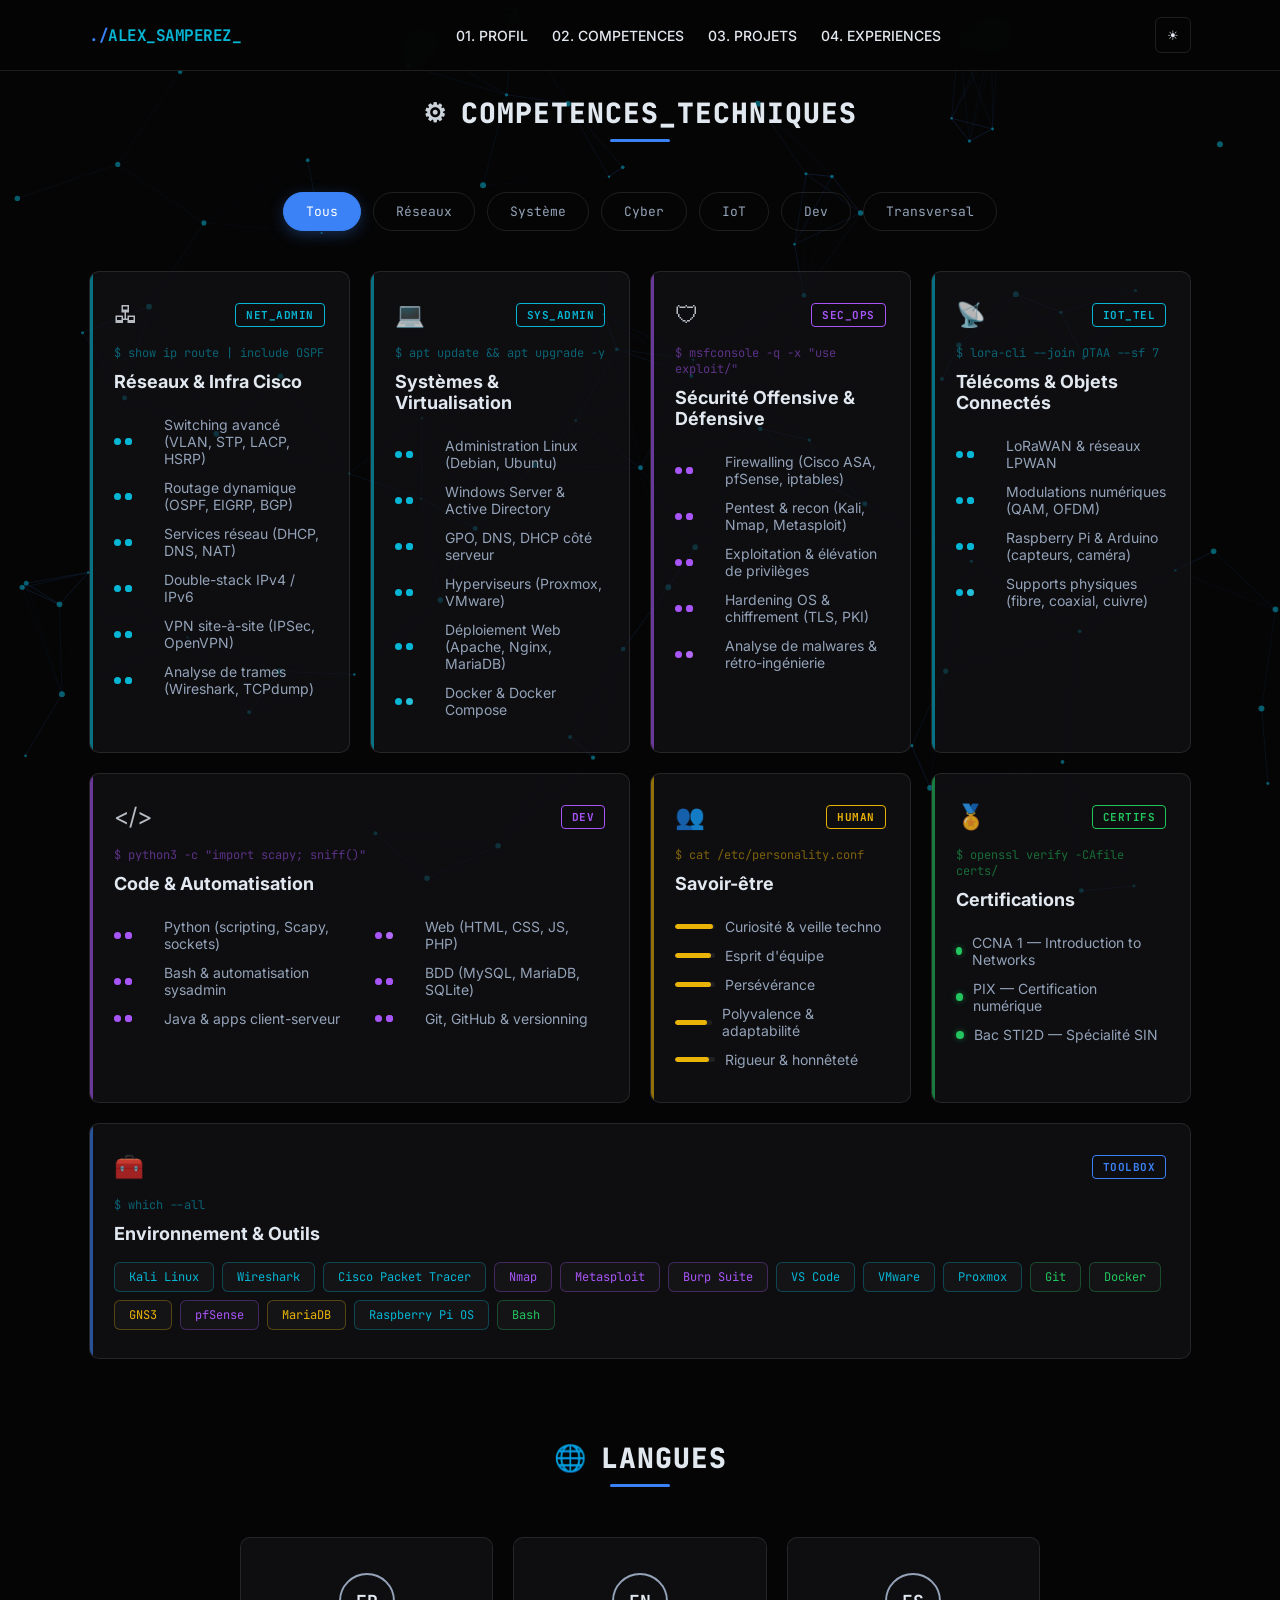
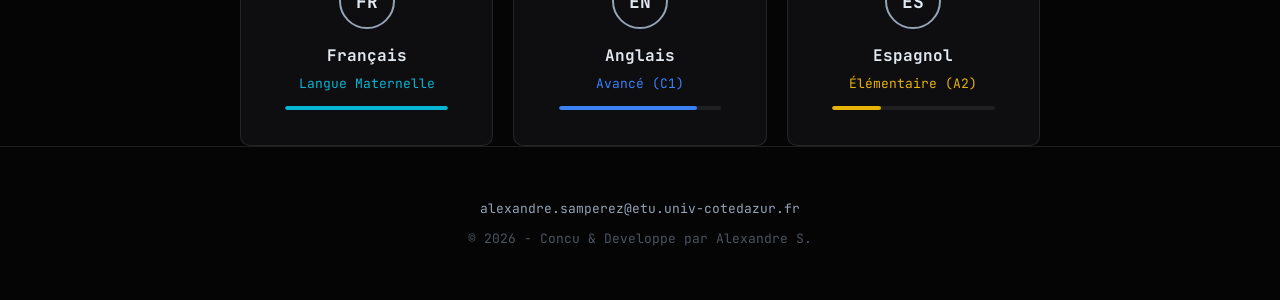
==== competences.html @ a5b14597 "Refonte page compétences + corrections projets - Redesign compétences en cartes bento avec filtres, " ====
<!DOCTYPE html>
<html lang="fr" data-theme="dark">
<head>
  <meta charset="utf-8" />
  <meta name="viewport" content="width=device-width,initial-scale=1" />
  <title>Competences – Alexandre SAMPEREZ</title>
  <link href="https://fonts.googleapis.com/css2?family=JetBrains+Mono:wght@400;700&family=Inter:wght@400;600;800&display=swap" rel="stylesheet">
  <link rel="icon" type="image/png" href="favicon.png">
  <link rel="stylesheet" href="style.css">
</head>
<body>
  <canvas id="network-canvas"></canvas>

  <header>
    <div class="container nav">
      <div class="brand">
        <span style="color:var(--pri)">./</span>ALEX_SAMPEREZ<span class="cursor">_</span>
      </div>
      <nav class="navlinks">
        <a href="index.html">01. PROFIL</a>
        <a href="competences.html">02. COMPETENCES</a>
        <a href="projects.html">03. PROJETS</a>
        <a href="experiences.html">04. EXPERIENCES</a>
      </nav>
      <div class="header-actions">
        <button id="themeToggle" class="btn-icon" title="Changer le theme">☀</button>
      </div>
    </div>
  </header>

  <main>
    <section id="skills" class="container">

      <h2 class="section-heading reveal">
        <span class="heading-icon">&#x2699;</span>
        COMPETENCES_TECHNIQUES
      </h2>
      <div class="heading-line"></div>

      <!-- FILTER BAR -->
      <div class="sk-filter-bar reveal">
        <button class="sk-pill active" onclick="filterSkills('all')">Tous</button>
        <button class="sk-pill" onclick="filterSkills('net')">Réseaux</button>
        <button class="sk-pill" onclick="filterSkills('sys')">Système</button>
        <button class="sk-pill" onclick="filterSkills('cyber')">Cyber</button>
        <button class="sk-pill" onclick="filterSkills('iot')">IoT</button>
        <button class="sk-pill" onclick="filterSkills('dev')">Dev</button>
        <button class="sk-pill" onclick="filterSkills('soft')">Transversal</button>
      </div>

      <!-- SKILLS GRID -->
      <div class="sk-grid reveal">

        <!-- Réseaux & Infra -->
        <div class="sk-card" data-cat="net" data-accent="var(--accent)">
          <div class="sk-card-header">
            <span class="sk-card-icon">&#x1F5A7;</span>
            <span class="sk-badge" style="color:var(--accent); border-color:var(--accent);">NET_ADMIN</span>
          </div>
          <div class="sk-terminal-line">$ show ip route | include OSPF</div>
          <h3 class="sk-card-title">Réseaux & Infra Cisco</h3>
          <ul class="sk-list">
            <li><span class="sk-dots" data-level="4"></span> Switching avancé (VLAN, STP, LACP, HSRP)</li>
            <li><span class="sk-dots" data-level="4"></span> Routage dynamique (OSPF, EIGRP, BGP)</li>
            <li><span class="sk-dots" data-level="4"></span> Services réseau (DHCP, DNS, NAT)</li>
            <li><span class="sk-dots" data-level="3"></span> Double-stack IPv4 / IPv6</li>
            <li><span class="sk-dots" data-level="3"></span> VPN site-à-site (IPSec, OpenVPN)</li>
            <li><span class="sk-dots" data-level="4"></span> Analyse de trames (Wireshark, TCPdump)</li>
          </ul>
        </div>

        <!-- Système & Virtualisation -->
        <div class="sk-card" data-cat="sys" data-accent="var(--accent)">
          <div class="sk-card-header">
            <span class="sk-card-icon">&#x1F4BB;</span>
            <span class="sk-badge" style="color:var(--accent); border-color:var(--accent);">SYS_ADMIN</span>
          </div>
          <div class="sk-terminal-line">$ apt update && apt upgrade -y</div>
          <h3 class="sk-card-title">Systèmes & Virtualisation</h3>
          <ul class="sk-list">
            <li><span class="sk-dots" data-level="4"></span> Administration Linux (Debian, Ubuntu)</li>
            <li><span class="sk-dots" data-level="3"></span> Windows Server & Active Directory</li>
            <li><span class="sk-dots" data-level="3"></span> GPO, DNS, DHCP côté serveur</li>
            <li><span class="sk-dots" data-level="3"></span> Hyperviseurs (Proxmox, VMware)</li>
            <li><span class="sk-dots" data-level="3"></span> Déploiement Web (Apache, Nginx, MariaDB)</li>
            <li><span class="sk-dots" data-level="2"></span> Docker & Docker Compose</li>
          </ul>
        </div>

        <!-- Cybersécurité -->
        <div class="sk-card" data-cat="cyber" data-accent="#a855f7">
          <div class="sk-card-header">
            <span class="sk-card-icon">&#x1F6E1;</span>
            <span class="sk-badge" style="color:#a855f7; border-color:#a855f7;">SEC_OPS</span>
          </div>
          <div class="sk-terminal-line" style="color:#a855f7;">$ msfconsole -q -x "use exploit/"</div>
          <h3 class="sk-card-title">Sécurité Offensive & Défensive</h3>
          <ul class="sk-list">
            <li><span class="sk-dots" data-level="4"></span> Firewalling (Cisco ASA, pfSense, iptables)</li>
            <li><span class="sk-dots" data-level="3"></span> Pentest & recon (Kali, Nmap, Metasploit)</li>
            <li><span class="sk-dots" data-level="3"></span> Exploitation & élévation de privilèges</li>
            <li><span class="sk-dots" data-level="3"></span> Hardening OS & chiffrement (TLS, PKI)</li>
            <li><span class="sk-dots" data-level="2"></span> Analyse de malwares & rétro-ingénierie</li>
          </ul>
        </div>

        <!-- Télécoms & IoT -->
        <div class="sk-card" data-cat="iot" data-accent="var(--accent)">
          <div class="sk-card-header">
            <span class="sk-card-icon">&#x1F4E1;</span>
            <span class="sk-badge" style="color:var(--accent); border-color:var(--accent);">IOT_TEL</span>
          </div>
          <div class="sk-terminal-line">$ lora-cli --join OTAA --sf 7</div>
          <h3 class="sk-card-title">Télécoms & Objets Connectés</h3>
          <ul class="sk-list">
            <li><span class="sk-dots" data-level="3"></span> LoRaWAN & réseaux LPWAN</li>
            <li><span class="sk-dots" data-level="3"></span> Modulations numériques (QAM, OFDM)</li>
            <li><span class="sk-dots" data-level="3"></span> Raspberry Pi & Arduino (capteurs, caméra)</li>
            <li><span class="sk-dots" data-level="2"></span> Supports physiques (fibre, coaxial, cuivre)</li>
          </ul>
        </div>

        <!-- Dev & Scripting -->
        <div class="sk-card sk-wide" data-cat="dev" data-accent="#a855f7">
          <div class="sk-card-header">
            <span class="sk-card-icon">&lt;/&gt;</span>
            <span class="sk-badge" style="color:#a855f7; border-color:#a855f7;">DEV</span>
          </div>
          <div class="sk-terminal-line" style="color:#a855f7;">$ python3 -c "import scapy; sniff()"</div>
          <h3 class="sk-card-title">Code & Automatisation</h3>
          <div class="sk-split">
            <ul class="sk-list">
              <li><span class="sk-dots" data-level="4"></span> Python (scripting, Scapy, sockets)</li>
              <li><span class="sk-dots" data-level="3"></span> Bash & automatisation sysadmin</li>
              <li><span class="sk-dots" data-level="3"></span> Java & apps client-serveur</li>
            </ul>
            <ul class="sk-list">
              <li><span class="sk-dots" data-level="2"></span> Web (HTML, CSS, JS, PHP)</li>
              <li><span class="sk-dots" data-level="3"></span> BDD (MySQL, MariaDB, SQLite)</li>
              <li><span class="sk-dots" data-level="3"></span> Git, GitHub & versionning</li>
            </ul>
          </div>
        </div>

        <!-- Savoir-être -->
        <div class="sk-card" data-cat="soft" data-accent="#eab308">
          <div class="sk-card-header">
            <span class="sk-card-icon">&#x1F465;</span>
            <span class="sk-badge" style="color:#eab308; border-color:#eab308;">HUMAN</span>
          </div>
          <div class="sk-terminal-line" style="color:#eab308;">$ cat /etc/personality.conf</div>
          <h3 class="sk-card-title">Savoir-être</h3>
          <ul class="sk-list">
            <li><span class="sk-bar" style="--bar-w:95%; --bar-color:#eab308;"></span> Curiosité & veille techno</li>
            <li><span class="sk-bar" style="--bar-w:90%; --bar-color:#eab308;"></span> Esprit d'équipe</li>
            <li><span class="sk-bar" style="--bar-w:90%; --bar-color:#eab308;"></span> Persévérance</li>
            <li><span class="sk-bar" style="--bar-w:85%; --bar-color:#eab308;"></span> Polyvalence & adaptabilité</li>
            <li><span class="sk-bar" style="--bar-w:85%; --bar-color:#eab308;"></span> Rigueur & honnêteté</li>
          </ul>
        </div>

        <!-- Certifications -->
        <div class="sk-card" data-cat="soft" data-accent="#22c55e">
          <div class="sk-card-header">
            <span class="sk-card-icon">&#x1F3C5;</span>
            <span class="sk-badge" style="color:#22c55e; border-color:#22c55e;">CERTIFS</span>
          </div>
          <div class="sk-terminal-line" style="color:#22c55e;">$ openssl verify -CAfile certs/</div>
          <h3 class="sk-card-title">Certifications</h3>
          <ul class="sk-list sk-list-certs">
            <li><span class="sk-cert-status ok"></span> CCNA 1 — Introduction to Networks</li>
            <li><span class="sk-cert-status ok"></span> PIX — Certification numérique</li>
            <li><span class="sk-cert-status ok"></span> Bac STI2D — Spécialité SIN</li>
          </ul>
        </div>

        <!-- Toolbox -->
        <div class="sk-card sk-toolbox sk-wide" data-cat="all" data-accent="var(--pri)">
          <div class="sk-card-header">
            <span class="sk-card-icon">&#x1F9F0;</span>
            <span class="sk-badge" style="color:var(--pri); border-color:var(--pri);">TOOLBOX</span>
          </div>
          <div class="sk-terminal-line">$ which --all</div>
          <h3 class="sk-card-title">Environnement & Outils</h3>
          <div class="sk-chips">
            <span class="sk-chip sk-chip--cyan">Kali Linux</span>
            <span class="sk-chip sk-chip--cyan">Wireshark</span>
            <span class="sk-chip sk-chip--cyan">Cisco Packet Tracer</span>
            <span class="sk-chip sk-chip--purple">Nmap</span>
            <span class="sk-chip sk-chip--purple">Metasploit</span>
            <span class="sk-chip sk-chip--purple">Burp Suite</span>
            <span class="sk-chip sk-chip--cyan">VS Code</span>
            <span class="sk-chip sk-chip--cyan">VMware</span>
            <span class="sk-chip sk-chip--cyan">Proxmox</span>
            <span class="sk-chip sk-chip--green">Git</span>
            <span class="sk-chip sk-chip--green">Docker</span>
            <span class="sk-chip sk-chip--yellow">GNS3</span>
            <span class="sk-chip sk-chip--purple">pfSense</span>
            <span class="sk-chip sk-chip--yellow">MariaDB</span>
            <span class="sk-chip sk-chip--cyan">Raspberry Pi OS</span>
            <span class="sk-chip sk-chip--green">Bash</span>
          </div>
        </div>

      </div>

      <!-- LANGUES -->
      <h2 class="section-heading reveal" style="margin-top:80px;">
        <span class="heading-icon">&#x1F310;</span>
        LANGUES
      </h2>
      <div class="heading-line"></div>

      <div class="lang-grid reveal">
        <div class="lang-card">
          <div class="lang-circle">FR</div>
          <h4 class="lang-name">Français</h4>
          <span class="lang-level" style="color:var(--accent)">Langue Maternelle</span>
          <div class="lang-bar-track"><div class="lang-bar-fill" style="--lang-w:100%; --lang-color:var(--accent);"></div></div>
        </div>
        <div class="lang-card">
          <div class="lang-circle">EN</div>
          <h4 class="lang-name">Anglais</h4>
          <span class="lang-level" style="color:var(--pri)">Avancé (C1)</span>
          <div class="lang-bar-track"><div class="lang-bar-fill" style="--lang-w:85%; --lang-color:var(--pri);"></div></div>
        </div>
        <div class="lang-card">
          <div class="lang-circle">ES</div>
          <h4 class="lang-name">Espagnol</h4>
          <span class="lang-level" style="color:#eab308">Élémentaire (A2)</span>
          <div class="lang-bar-track"><div class="lang-bar-fill" style="--lang-w:30%; --lang-color:#eab308;"></div></div>
        </div>
      </div>

    </section>
  </main>

  <footer>
    <div class="container">
      <p>alexandre.samperez@etu.univ-cotedazur.fr</p>
      <p style="opacity:0.5; margin-top:10px">&copy; <span id="year"></span> - Concu & Developpe par Alexandre S.</p>
    </div>
  </footer>

  <script src="script.js"></script>
</body>
</html>
---- style.css ----
/* --- VARIABLES (Gestion Thème Sombre par défaut) --- */
:root {
  --bg: #050505;
  --text: #e2e8f0;
  --muted: #94a3b8;
  --card-bg: rgba(20, 20, 25, 0.6);
  --card-border: rgba(255, 255, 255, 0.1);
  --pri: #3b82f6;       /* Bleu Roi */
  --accent: #06b6d4;    /* Cyan */
  --code: #10b981;      /* Vert Terminal */
  --terminal-bg: rgba(10, 10, 15, 0.95);
  --font-main: 'Inter', sans-serif;
  --font-mono: 'JetBrains Mono', monospace;
  --particle-color: rgba(6, 182, 212, 0.5); /* Cyan particules */
  --line-color: rgba(59, 130, 246, 0.2);
}

/* --- MODE CLAIR (Override) --- */
[data-theme="light"] {
  --bg: #f0f4f8;        /* Blanc grisuté tech */
  --text: #1e293b;      /* Gris très foncé */
  --muted: #64748b;
  --card-bg: rgba(255, 255, 255, 0.85);
  --card-border: #cbd5e1; /* Gris clair */
  --pri: #2563eb;       /* Bleu plus vif */
  --accent: #0891b2;    /* Cyan plus foncé */
  --code: #059669;
  --terminal-bg: #1e293b; /* Le terminal reste sombre pour le style */
  --particle-color: rgba(37, 99, 235, 0.3); /* Bleu particules */
  --line-color: rgba(37, 99, 235, 0.15);
}

*{box-sizing:border-box}
html{scroll-behavior:smooth}

body{
  margin:0;
  background:var(--bg);
  color:var(--text);
  font-family:var(--font-main);
  overflow-x: hidden;
  transition: background 0.3s, color 0.3s;
}

/* BACKGROUND ANIMATION CANVAS */
#network-canvas {
  position: fixed; top: 0; left: 0; width: 100%; height: 100%;
  z-index: -1; opacity: 1; pointer-events: none; transition: opacity 0.3s;
}

a{color:inherit;text-decoration:none;transition:0.3s}
.container{max-width:1150px;margin:0 auto;padding:0 24px; position:relative; z-index:2;}

/* --- NAVIGATION --- */
header{
  position:sticky;top:0;z-index:100;
  background:rgba(var(--bg), 0.8);
  background-color: var(--bg);
  backdrop-filter:blur(12px);
  border-bottom:1px solid var(--card-border);
  transition: background-color 0.3s;
}
[data-theme="light"] header { background: rgba(240, 244, 248, 0.85); }
[data-theme="dark"] header { background: rgba(5, 5, 5, 0.85); }

.nav{display:flex;align-items:center;justify-content:space-between;height:70px}
.brand{font-family:var(--font-mono); font-weight:700; color:var(--accent); letter-spacing:-0.5px;}
.navlinks{display:none;gap:24px;font-size:14px;font-weight:500}
@media (min-width:768px){.navlinks{display:flex}}
.navlinks a:hover{color:var(--accent);}

/* Boutons Header */
.header-actions { display:flex; gap:10px; align-items:center; }
.btn-icon {
  background:transparent; border:1px solid var(--card-border); color:var(--text);
  width:36px; height:36px; border-radius:6px; cursor:pointer; display:grid; place-items:center;
  transition:0.3s;
}
.btn-icon:hover { border-color:var(--accent); color:var(--accent); background:rgba(255,255,255,0.05); }

/* --- HERO SECTION --- */
.hero{
  min-height:90vh;
  display:flex; flex-direction:column; justify-content:center;
  padding-top:80px;
}
@media (min-width:900px){ 
  .hero-grid { display:grid; grid-template-columns:1.2fr 1fr; gap:60px; align-items:center; } 
}

.hero-text h1{
  font-size:clamp(40px, 6vw, 64px);
  line-height:1.1; font-weight:800; margin:0 0 20px 0; letter-spacing:-2px;
}

/* GLITCH EFFECT */
.glitch { position: relative; }
.glitch::before, .glitch::after {
  content: attr(data-text); position: absolute; top: 0; left: 0; width: 100%; height: 100%;
  background: var(--bg);
}
.glitch::before {
  left: 2px; text-shadow: -1px 0 #ff00c1; clip: rect(44px, 450px, 56px, 0);
  animation: glitch-anim 5s infinite linear alternate-reverse;
}
.glitch::after {
  left: -2px; text-shadow: -1px 0 #00fff9; clip: rect(44px, 450px, 56px, 0);
  animation: glitch-anim2 5s infinite linear alternate-reverse;
}
@keyframes glitch-anim {
  0% { clip: rect(31px, 9999px, 94px, 0); }
  5% { clip: rect(70px, 9999px, 11px, 0); }
  100% { clip: rect(48px, 9999px, 80px, 0); }
}
@keyframes glitch-anim2 {
  0% { clip: rect(65px, 9999px, 100px, 0); }
  5% { clip: rect(10px, 9999px, 30px, 0); }
  100% { clip: rect(10px, 9999px, 98px, 0); }
}

.subtitle{
  font-size:20px; color:var(--accent); margin-bottom:20px; font-family:var(--font-mono);
  display:flex; align-items:center; gap:10px;
}
.subtitle::before { content:">"; color:var(--code); }

.desc{ color:var(--muted); line-height:1.6; max-width:500px; margin-bottom:30px; font-size:16px;}

/* TERMINAL WINDOW STYLE */
.terminal{
  background:var(--terminal-bg);
  border:1px solid var(--card-border);
  border-radius:8px;
  box-shadow: 0 20px 50px rgba(0,0,0,0.2);
  font-family:var(--font-mono); font-size:13px;
  overflow:hidden;
  width:100%;
  color: #e2e8f0;
}
.terminal-header{
  background:rgba(255,255,255,0.05); padding:10px 15px; display:flex; gap:6px;
  border-bottom:1px solid rgba(255,255,255,0.1);
}
.dot{width:10px; height:10px; border-radius:50%;}
.red{background:#ef4444} .yellow{background:#eab308} .green{background:#22c55e}
.terminal-body{ padding:20px; color: #94a3b8; height:300px; overflow-y:auto;}
.cmd{ color: #e2e8f0; }
.out{ color: var(--code); margin-bottom:10px; display:block;}
.cursor{ animation: blink 1s infinite; font-weight:bold; color:var(--accent);}
@keyframes blink{ 50%{opacity:0} }

/* BUTTONS */
.cta-group{ display:flex; gap:16px; margin-top:30px; }
.btn{
  padding:14px 28px; border-radius:4px; font-weight:600; cursor:pointer;
  display:inline-flex; align-items:center; gap:10px; transition:0.3s;
  text-transform:uppercase; font-size:14px; letter-spacing:0.5px;
}
.btn-pri{
  background:var(--pri); color:white; border:1px solid var(--pri);
  box-shadow:0 4px 20px rgba(59, 130, 246, 0.3);
}
.btn-pri:hover{ box-shadow:0 6px 25px rgba(59, 130, 246, 0.5); transform:translateY(-2px); }
.btn-sec{
  background:transparent; border:1px solid var(--card-border); color:var(--text);
}
.btn-sec:hover{ border-color:var(--text); background:rgba(125,125,125,0.1); }

/* --- SECTIONS COMMON --- */
section{padding:100px 0;}
h2{ font-size:32px; margin-bottom:40px; display:flex; align-items:center; gap:12px; color:var(--text);}
h2::before{ content:"#"; color:var(--pri); font-family:var(--font-mono); }

/* --- PROJECTS --- */
.filter-bar{ margin-bottom:40px; display:flex; gap:12px; flex-wrap:wrap; }
.filter-pill{
  background:transparent; border:1px solid var(--card-border);
  padding:8px 16px; border-radius:50px; cursor:pointer; font-size:13px; color:var(--muted); transition:0.3s;
}
.filter-pill:hover, .filter-pill.active{ background:var(--pri); color:white; border-color:var(--pri); }

.project-grid{ display:grid; grid-template-columns:repeat(auto-fill, minmax(300px, 1fr)); gap:24px; }
.project-card{
  background:var(--card-bg); border:1px solid var(--card-border);
  border-radius:8px; overflow:hidden; display:flex; flex-direction:column;
  transition:0.3s; position:relative;
}
.project-card::before{
  content:""; position:absolute; top:0; left:0; width:100%; height:2px;
  background:linear-gradient(90deg, var(--pri), var(--accent));
  transform:scaleX(0); transform-origin:left; transition:0.4s;
}
.project-card:hover::before{ transform:scaleX(1); }
.project-card:hover{ transform:translateY(-5px); box-shadow:0 10px 30px -10px rgba(0,0,0,0.1); }

.p-body{ padding:24px; flex-grow:1; display:flex; flex-direction:column; }
.p-head{ display:flex; justify-content:space-between; align-items:start; margin-bottom:12px; }
.p-title{ font-size:18px; font-weight:700; margin:0; color:var(--text); }
.p-folder{ font-family:var(--font-mono); font-size:12px; color:var(--accent); }
.p-desc{ font-size:14px; color:var(--muted); margin-bottom:20px; flex-grow:1; }
.p-tags{ display:flex; flex-wrap:wrap; gap:8px; margin-top:auto; }
.tag{ font-size:11px; font-family:var(--font-mono); padding:4px 8px; background:rgba(125,125,125,0.1); border-radius:4px; color:var(--text); }

.p-link{
  display:block; text-align:center; padding:12px; font-size:13px; font-weight:600; color:var(--text);
  border-top:1px solid var(--card-border); background:rgba(125,125,125,0.05);
}
.p-link:hover{ background:rgba(125,125,125,0.1); color:var(--accent); }

/* --- FOOTER --- */
footer{ border-top:1px solid var(--card-border); padding:40px 0; text-align:center; color:var(--muted); font-size:13px; font-family:var(--font-mono); }

/* ANIMATIONS */
.reveal{ opacity:0; transform:translateY(20px); transition:0.6s ease-out; }
.reveal.active{ opacity:1; transform:translateY(0); }

/* =========================================
   --- SECTION HEADINGS ---
   ========================================= */
.section-heading {
  font-size: 28px;
  font-weight: 800;
  text-align: center;
  display: flex;
  align-items: center;
  justify-content: center;
  gap: 14px;
  margin-bottom: 8px;
  font-family: var(--font-mono);
  letter-spacing: 1px;
}
.section-heading::before { display: none; }
.heading-icon { font-size: 26px; opacity: 0.9; }
.heading-line {
  width: 60px; height: 3px; margin: 0 auto 50px;
  background: var(--pri);
  border-radius: 4px;
}

/* =========================================
   --- SKILL FILTER BAR ---
   ========================================= */
.sk-filter-bar {
  display: flex;
  justify-content: center;
  gap: 12px;
  flex-wrap: wrap;
  margin-bottom: 40px;
}
.sk-pill {
  background: transparent;
  border: 1px solid var(--card-border);
  padding: 10px 22px;
  border-radius: 50px;
  cursor: pointer;
  font-size: 13px;
  font-family: var(--font-mono);
  color: var(--muted);
  transition: all 0.3s;
}
.sk-pill:hover { color: var(--text); border-color: var(--accent); }
.sk-pill.active {
  background: var(--pri);
  color: white;
  border-color: var(--pri);
  box-shadow: 0 4px 15px rgba(59, 130, 246, 0.3);
}

/* =========================================
   --- SKILL CARDS GRID ---
   ========================================= */
.sk-grid {
  display: grid;
  grid-template-columns: repeat(auto-fill, minmax(260px, 1fr));
  gap: 20px;
}
@media (min-width: 1100px) {
  .sk-grid { grid-template-columns: repeat(4, 1fr); }
  .sk-card.sk-wide { grid-column: span 2; }
  .sk-card.sk-toolbox { grid-column: 1 / -1; }
}

/* Split layout for wide cards */
.sk-split {
  display: grid;
  grid-template-columns: 1fr 1fr;
  gap: 10px 30px;
}

/* Toolbox chips */
.sk-chips {
  display: flex;
  flex-wrap: wrap;
  gap: 8px;
  margin-top: 4px;
}
.sk-chip {
  font-family: var(--font-mono);
  font-size: 12px;
  padding: 6px 14px;
  border-radius: 6px;
  border: 1px solid rgba(255,255,255,0.1);
  background: rgba(255,255,255,0.03);
  color: var(--muted);
  transition: all 0.3s;
  cursor: default;
}
.sk-chip:hover { transform: translateY(-2px); }
.sk-chip--cyan { border-color: rgba(6,182,212,0.3); color: var(--accent); }
.sk-chip--cyan:hover { background: rgba(6,182,212,0.1); box-shadow: 0 4px 12px rgba(6,182,212,0.15); }
.sk-chip--purple { border-color: rgba(168,85,247,0.3); color: #a855f7; }
.sk-chip--purple:hover { background: rgba(168,85,247,0.1); box-shadow: 0 4px 12px rgba(168,85,247,0.15); }
.sk-chip--green { border-color: rgba(34,197,94,0.3); color: #22c55e; }
.sk-chip--green:hover { background: rgba(34,197,94,0.1); box-shadow: 0 4px 12px rgba(34,197,94,0.15); }
.sk-chip--yellow { border-color: rgba(234,179,8,0.3); color: #eab308; }
.sk-chip--yellow:hover { background: rgba(234,179,8,0.1); box-shadow: 0 4px 12px rgba(234,179,8,0.15); }

/* Toolbox card blue left border */
.sk-toolbox::before { background: var(--pri) !important; }

.sk-card {
  background: var(--card-bg);
  border: 1px solid var(--card-border);
  border-radius: 10px;
  padding: 28px 24px;
  position: relative;
  overflow: hidden;
  transition: all 0.4s cubic-bezier(0.25, 0.8, 0.25, 1);
}

/* Colored left border - uses data-accent */
.sk-card::before {
  content: '';
  position: absolute;
  top: 0; left: 0;
  width: 3px; height: 100%;
  background: var(--accent);
  opacity: 0.6;
  transition: opacity 0.3s, width 0.3s;
}
.sk-card[data-accent="#a855f7"]::before { background: #a855f7; }
.sk-card[data-accent="#eab308"]::before { background: #eab308; }

/* Hover glow */
.sk-card:hover {
  transform: translateY(-4px);
  border-color: rgba(6, 182, 212, 0.3);
  box-shadow: 0 8px 30px -10px rgba(6, 182, 212, 0.15);
}
.sk-card[data-accent="#a855f7"]:hover {
  border-color: rgba(168, 85, 247, 0.3);
  box-shadow: 0 8px 30px -10px rgba(168, 85, 247, 0.15);
}
.sk-card[data-accent="#eab308"]:hover {
  border-color: rgba(234, 179, 8, 0.3);
  box-shadow: 0 8px 30px -10px rgba(234, 179, 8, 0.15);
}
.sk-card:hover::before { opacity: 1; width: 4px; }

/* Scan line on hover */
.sk-card::after {
  content: '';
  position: absolute;
  top: -100%; left: 0;
  width: 100%; height: 100%;
  background: linear-gradient(180deg, transparent 40%, rgba(6, 182, 212, 0.03) 50%, transparent 60%);
  transition: top 0s;
  pointer-events: none;
}
.sk-card:hover::after {
  animation: scanline 1.5s ease-out forwards;
}
@keyframes scanline {
  0% { top: -100%; }
  100% { top: 200%; }
}

/* Hide cards when filtered out */
.sk-card.hidden {
  display: none;
}

/* Card header */
.sk-card-header {
  display: flex;
  justify-content: space-between;
  align-items: center;
  margin-bottom: 16px;
}
.sk-card-icon {
  font-size: 24px;
  opacity: 0.8;
}
.sk-badge {
  font-family: var(--font-mono);
  font-size: 11px;
  font-weight: 700;
  padding: 4px 10px;
  border: 1px solid;
  border-radius: 4px;
  letter-spacing: 0.5px;
}

/* Card title */
.sk-card-title {
  font-size: 18px;
  font-weight: 700;
  margin: 0 0 18px 0;
  color: var(--text);
}

/* Skill list */
.sk-list {
  list-style: none;
  padding: 0;
  margin: 0;
}
.sk-list li {
  font-size: 14px;
  color: var(--muted);
  padding: 6px 0;
  display: flex;
  align-items: center;
  gap: 10px;
  transition: color 0.3s;
}
.sk-card:hover .sk-list li { color: var(--text); }

/* Terminal command line per card */
.sk-terminal-line {
  font-family: var(--font-mono);
  font-size: 12px;
  color: var(--accent);
  opacity: 0.5;
  margin-bottom: 10px;
  transition: opacity 0.3s;
}
.sk-card:hover .sk-terminal-line { opacity: 0.9; }

/* Level dots indicator (data-level 1-4) */
.sk-dots {
  display: inline-flex;
  gap: 4px;
  min-width: 40px;
}
.sk-dots::before,
.sk-dots::after {
  content: '';
  width: 7px; height: 7px;
  border-radius: 50%;
  background: rgba(255,255,255,0.12);
  display: inline-block;
}
.sk-dots::before {
  box-shadow:
    0 0 0 0 rgba(255,255,255,0.12),
    11px 0 0 0 rgba(255,255,255,0.12);
}
.sk-dots::after {
  box-shadow:
    0 0 0 0 rgba(255,255,255,0.12);
}
/* We use a JS-free approach: color dots via attribute selectors */
.sk-dots[data-level="1"]::before { background: var(--accent); box-shadow: 11px 0 0 0 rgba(255,255,255,0.12); }
.sk-dots[data-level="1"]::after { background: rgba(255,255,255,0.12); box-shadow: 0 0 0 0 rgba(255,255,255,0.12); }

.sk-dots[data-level="2"]::before { background: var(--accent); box-shadow: 11px 0 0 0 var(--accent); }
.sk-dots[data-level="2"]::after { background: rgba(255,255,255,0.12); box-shadow: 0 0 0 0 rgba(255,255,255,0.12); }

.sk-dots[data-level="3"]::before { background: var(--accent); box-shadow: 11px 0 0 0 var(--accent); }
.sk-dots[data-level="3"]::after { background: var(--accent); box-shadow: 0 0 0 0 rgba(255,255,255,0.12); }

.sk-dots[data-level="4"]::before { background: var(--accent); box-shadow: 11px 0 0 0 var(--accent); }
.sk-dots[data-level="4"]::after { background: var(--accent); box-shadow: 0 0 0 0 var(--accent); }

[data-accent="#a855f7"] .sk-dots[data-level="1"]::before,
[data-accent="#a855f7"] .sk-dots[data-level="2"]::before,
[data-accent="#a855f7"] .sk-dots[data-level="3"]::before,
[data-accent="#a855f7"] .sk-dots[data-level="4"]::before { background: #a855f7; }
[data-accent="#a855f7"] .sk-dots[data-level="2"]::before { box-shadow: 11px 0 0 0 #a855f7; }
[data-accent="#a855f7"] .sk-dots[data-level="3"]::before { box-shadow: 11px 0 0 0 #a855f7; }
[data-accent="#a855f7"] .sk-dots[data-level="3"]::after { background: #a855f7; }
[data-accent="#a855f7"] .sk-dots[data-level="4"]::before { box-shadow: 11px 0 0 0 #a855f7; }
[data-accent="#a855f7"] .sk-dots[data-level="4"]::after { background: #a855f7; box-shadow: 0 0 0 0 #a855f7; }

/* Mini progress bar for soft skills */
.sk-bar {
  display: inline-block;
  width: 40px; height: 5px;
  background: rgba(255,255,255,0.08);
  border-radius: 3px;
  position: relative;
  overflow: hidden;
  vertical-align: middle;
}
.sk-bar::after {
  content: '';
  position: absolute;
  top: 0; left: 0;
  height: 100%;
  width: var(--bar-w, 50%);
  background: var(--bar-color, var(--accent));
  border-radius: 3px;
  transition: width 1s ease;
}

/* Cert status indicator */
.sk-cert-status {
  display: inline-block;
  width: 8px; height: 8px;
  border-radius: 50%;
  vertical-align: middle;
}
.sk-cert-status.ok {
  background: #22c55e;
  box-shadow: 0 0 6px rgba(34, 197, 94, 0.5);
}

/* Green accent for certifs card */
.sk-card[data-accent="#22c55e"]::before { background: #22c55e; }
.sk-card[data-accent="#22c55e"]:hover {
  border-color: rgba(34, 197, 94, 0.3);
  box-shadow: 0 8px 30px -10px rgba(34, 197, 94, 0.15);
}

/* =========================================
   --- LANGUES GRID ---
   ========================================= */
.lang-grid {
  display: grid;
  grid-template-columns: repeat(auto-fill, minmax(220px, 1fr));
  gap: 20px;
  max-width: 800px;
  margin: 0 auto;
}

.lang-card {
  background: var(--card-bg);
  border: 1px solid var(--card-border);
  border-radius: 10px;
  padding: 35px 24px;
  text-align: center;
  transition: all 0.3s;
}
.lang-card:hover {
  transform: translateY(-4px);
  border-color: rgba(6, 182, 212, 0.3);
  box-shadow: 0 8px 25px -10px rgba(6, 182, 212, 0.15);
}

.lang-circle {
  width: 56px; height: 56px;
  border-radius: 50%;
  border: 2px solid var(--muted);
  display: flex;
  align-items: center;
  justify-content: center;
  margin: 0 auto 16px;
  font-family: var(--font-mono);
  font-size: 18px;
  font-weight: 700;
  color: var(--text);
  transition: border-color 0.3s;
}
.lang-card:hover .lang-circle { border-color: var(--accent); }

.lang-name {
  margin: 0 0 6px 0;
  font-size: 16px;
  font-weight: 700;
  color: var(--text);
  font-family: var(--font-mono);
}
.lang-level {
  font-size: 13px;
  font-family: var(--font-mono);
}

.lang-bar-track {
  width: 80%;
  height: 4px;
  background: rgba(255,255,255,0.08);
  border-radius: 3px;
  margin: 14px auto 0;
  overflow: hidden;
}
.lang-bar-fill {
  height: 100%;
  width: var(--lang-w, 50%);
  background: var(--lang-color, var(--accent));
  border-radius: 3px;
  transition: width 1.2s ease;
}


/* =========================================
   --- DESIGN EXPÉRIENCES (TECH TIMELINE) --- 
   ========================================= */
.tech-timeline {
  position: relative;
  max-width: 850px;
  margin: 0 auto;
  padding-left: 40px;
}

.tech-timeline::before {
  content: '';
  position: absolute;
  top: 0; left: 10px;
  width: 2px; height: 100%;
  background: linear-gradient(to bottom, var(--pri), rgba(59, 130, 246, 0.1));
}

.tech-xp-card {
  position: relative;
  background: var(--card-bg);
  border: 1px solid var(--card-border);
  border-radius: 8px;
  padding: 30px;
  margin-bottom: 40px;
  transition: all 0.4s ease;
  box-shadow: 0 4px 15px rgba(0,0,0,0.1);
}

.tech-xp-card::before {
  content: '';
  position: absolute;
  top: 35px; left: -36px;
  width: 14px; height: 14px;
  background: var(--bg);
  border: 2px solid var(--accent);
  border-radius: 50%;
  transition: 0.4s;
}

.tech-xp-card:hover {
  border-color: var(--accent);
  transform: translateX(10px);
  box-shadow: 0 10px 30px -10px rgba(6, 182, 212, 0.2);
}

.tech-xp-card:hover::before {
  background: var(--accent);
  box-shadow: 0 0 15px var(--accent);
}

.xp-header {
  display: flex;
  flex-wrap: wrap;
  justify-content: space-between;
  align-items: flex-start;
  margin-bottom: 20px;
  gap: 15px;
}

.xp-date-badge {
  background: rgba(6, 182, 212, 0.1);
  color: var(--accent);
  padding: 6px 14px;
  border-radius: 4px;
  font-family: var(--font-mono);
  font-size: 13px;
  border: 1px solid rgba(6, 182, 212, 0.2);
  display: inline-block;
}

.xp-title-wrapper h3 {
  margin: 0 0 8px 0;
  color: var(--text);
  font-size: 22px;
}

.xp-company {
  color: var(--pri);
  font-weight: 600;
  font-size: 15px;
  display: flex;
  align-items: center;
  gap: 8px;
  font-family: var(--font-mono);
}
.xp-company::before { content: '@'; opacity: 0.5; }

.xp-desc {
  color: var(--muted);
  line-height: 1.6;
  font-size: 15px;
  margin-bottom: 25px;
}

.xp-soft-skills {
  display: flex;
  flex-wrap: wrap;
  gap: 10px;
  border-top: 1px dashed rgba(255, 255, 255, 0.1);
  padding-top: 20px;
}
[data-theme="light"] .xp-soft-skills { border-top-color: rgba(0,0,0,0.1); }

.xp-skill-tag {
  font-size: 12px;
  color: var(--muted);
  background: rgba(125, 125, 125, 0.05);
  padding: 4px 10px;
  border-radius: 4px;
  border: 1px solid var(--card-border);
  transition: 0.3s;
}
.tech-xp-card:hover .xp-skill-tag {
  border-color: rgba(6, 182, 212, 0.3);

  
  color: var(--text);
}

/* =========================================
   --- DESIGN PROFIL (À PROPOS) --- 
   ========================================= */
.about-grid {
  display: grid;
  grid-template-columns: 1fr;
  gap: 40px;
  align-items: center;
}
@media (min-width: 900px) {
  .about-grid { grid-template-columns: 1.5fr 1fr; }
}

.about-text p {
  color: var(--muted);
  font-size: 16px;
  line-height: 1.8;
  margin-bottom: 20px;
}

.about-text p strong {
  color: var(--text);
  font-weight: 600;
}

.id-card {
  background: rgba(10, 10, 15, 0.5);
  border: 1px solid var(--card-border);
  border-radius: 12px;
  padding: 30px;
  position: relative;
  overflow: hidden;
}

.id-card::before {
  content: '';
  position: absolute;
  top: 0; left: 0; width: 4px; height: 100%;
  background: var(--pri);
}

.id-item {
  margin-bottom: 20px;
  padding-bottom: 15px;
  border-bottom: 1px dashed rgba(255, 255, 255, 0.1);
}
[data-theme="light"] .id-item { border-bottom-color: rgba(0,0,0,0.1); }
.id-item:last-child { margin-bottom: 0; padding-bottom: 0; border-bottom: none; }

.id-label {
  display: block;
  font-family: var(--font-mono);
  font-size: 12px;
  color: var(--accent);
  margin-bottom: 5px;
  text-transform: uppercase;
}

.id-value {
  display: block;
  font-size: 15px;
  color: var(--text);
  font-weight: 600;
}
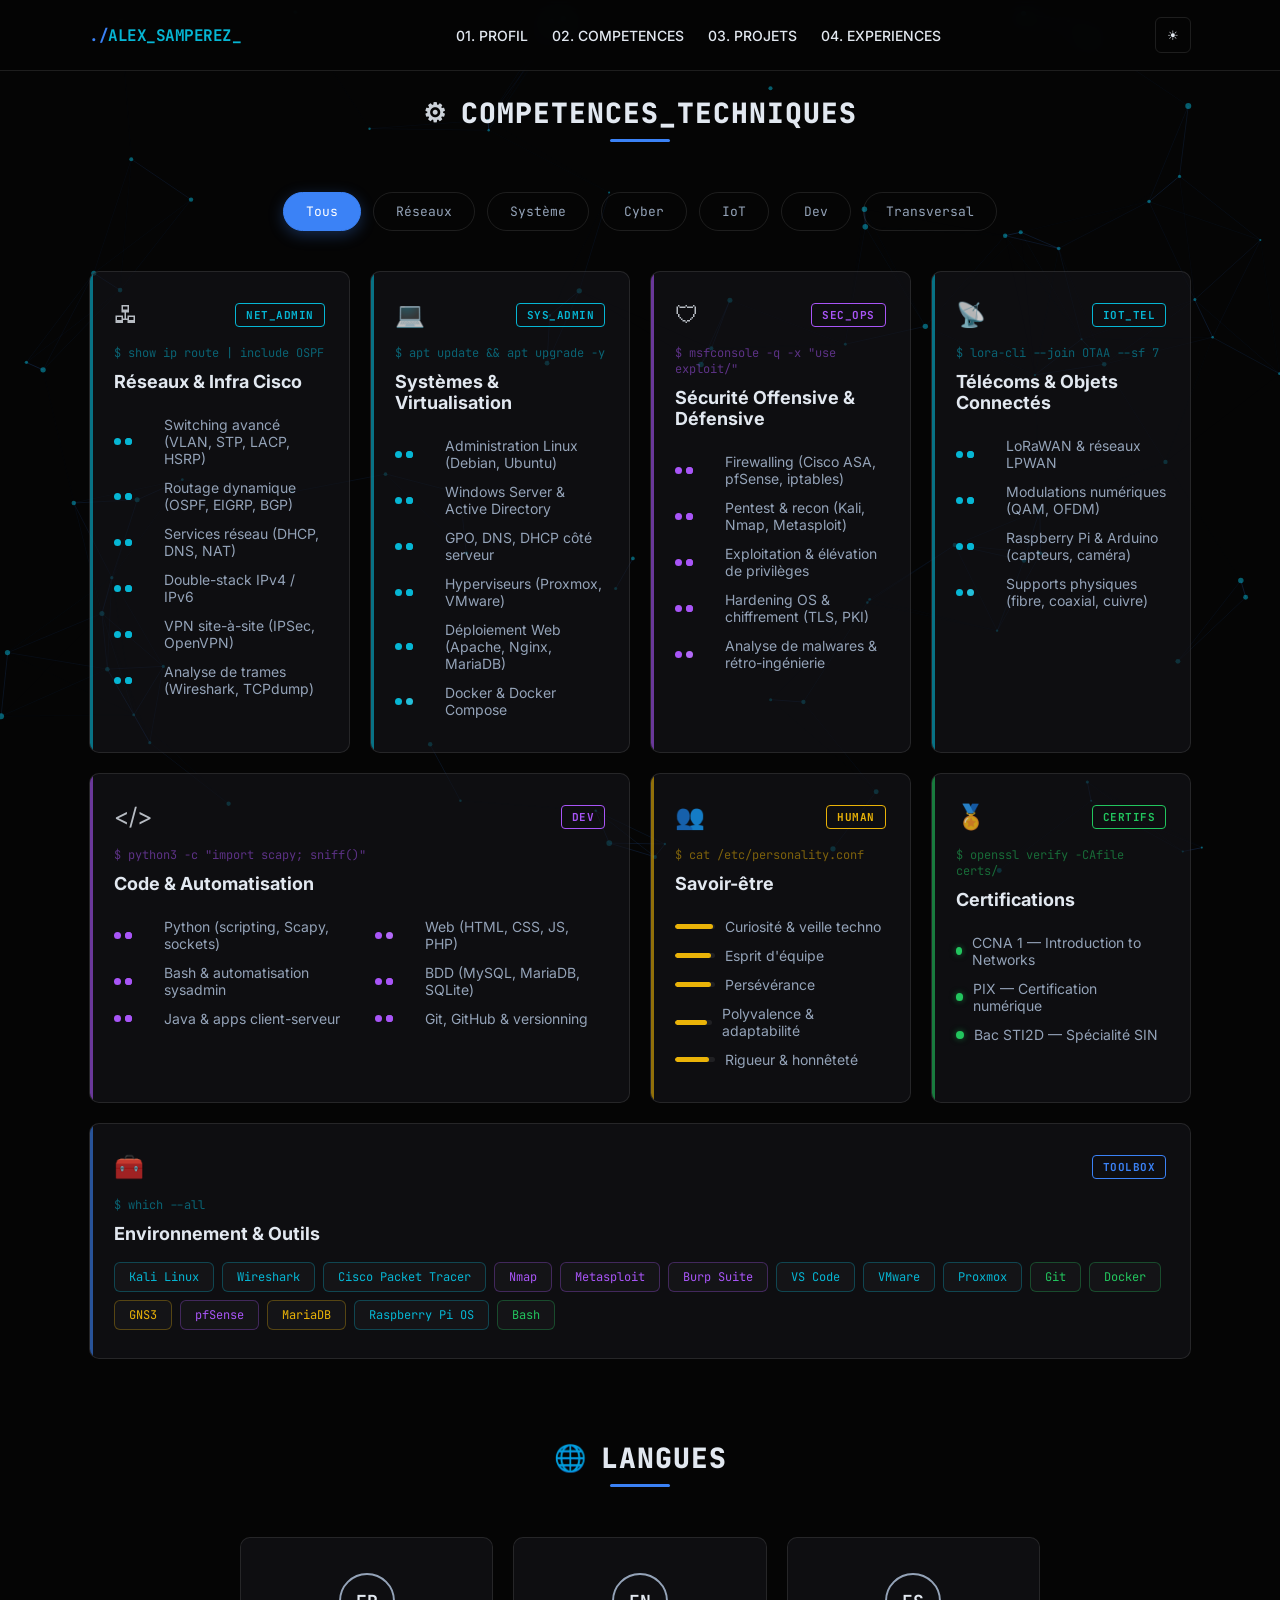
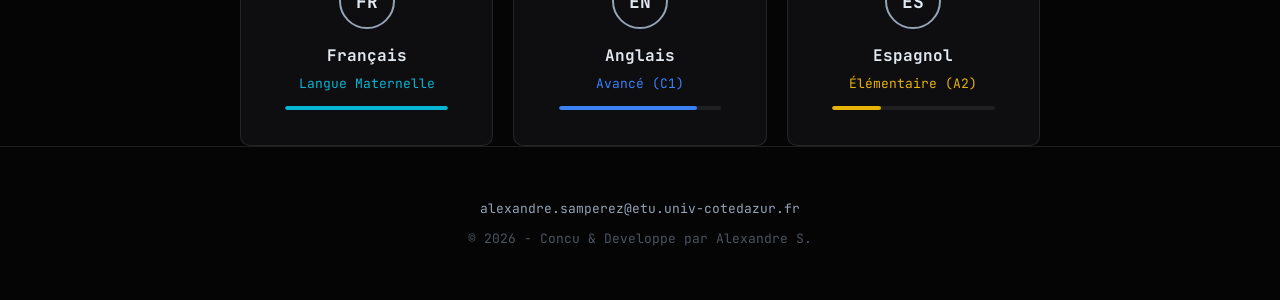
==== commit bcc042e0: "Ajout menu burger pour navigation mobile" ====
--- a/competences.html
+++ b/competences.html
@@ -24,6 +24,9 @@
       </nav>
       <div class="header-actions">
         <button id="themeToggle" class="btn-icon" title="Changer le theme">☀</button>
+        <button class="burger" id="burger" aria-label="Menu">
+          <span></span><span></span><span></span>
+        </button>
       </div>
     </div>
   </header>
--- a/style.css
+++ b/style.css
@@ -69,6 +69,47 @@
 @media (min-width:768px){.navlinks{display:flex}}
 .navlinks a:hover{color:var(--accent);}
 
+/* Mobile burger menu */
+.burger {
+  display: flex;
+  flex-direction: column;
+  gap: 5px;
+  cursor: pointer;
+  background: none;
+  border: none;
+  padding: 6px;
+  z-index: 200;
+}
+@media (min-width:768px){ .burger { display:none; } }
+.burger span {
+  display: block;
+  width: 22px;
+  height: 2px;
+  background: var(--text);
+  border-radius: 2px;
+  transition: all 0.3s;
+}
+.burger.active span:nth-child(1) { transform: rotate(45deg) translate(5px, 5px); }
+.burger.active span:nth-child(2) { opacity: 0; }
+.burger.active span:nth-child(3) { transform: rotate(-45deg) translate(5px, -5px); }
+
+/* Mobile nav overlay */
+.navlinks.mobile-open {
+  display: flex;
+  flex-direction: column;
+  position: fixed;
+  top: 0; left: 0;
+  width: 100%; height: 100vh;
+  background: var(--bg);
+  justify-content: center;
+  align-items: center;
+  gap: 40px;
+  font-size: 20px;
+  z-index: 150;
+  animation: fadeIn 0.3s ease;
+}
+@keyframes fadeIn { from { opacity: 0; } to { opacity: 1; } }
+
 /* Boutons Header */
 .header-actions { display:flex; gap:10px; align-items:center; }
 .btn-icon {
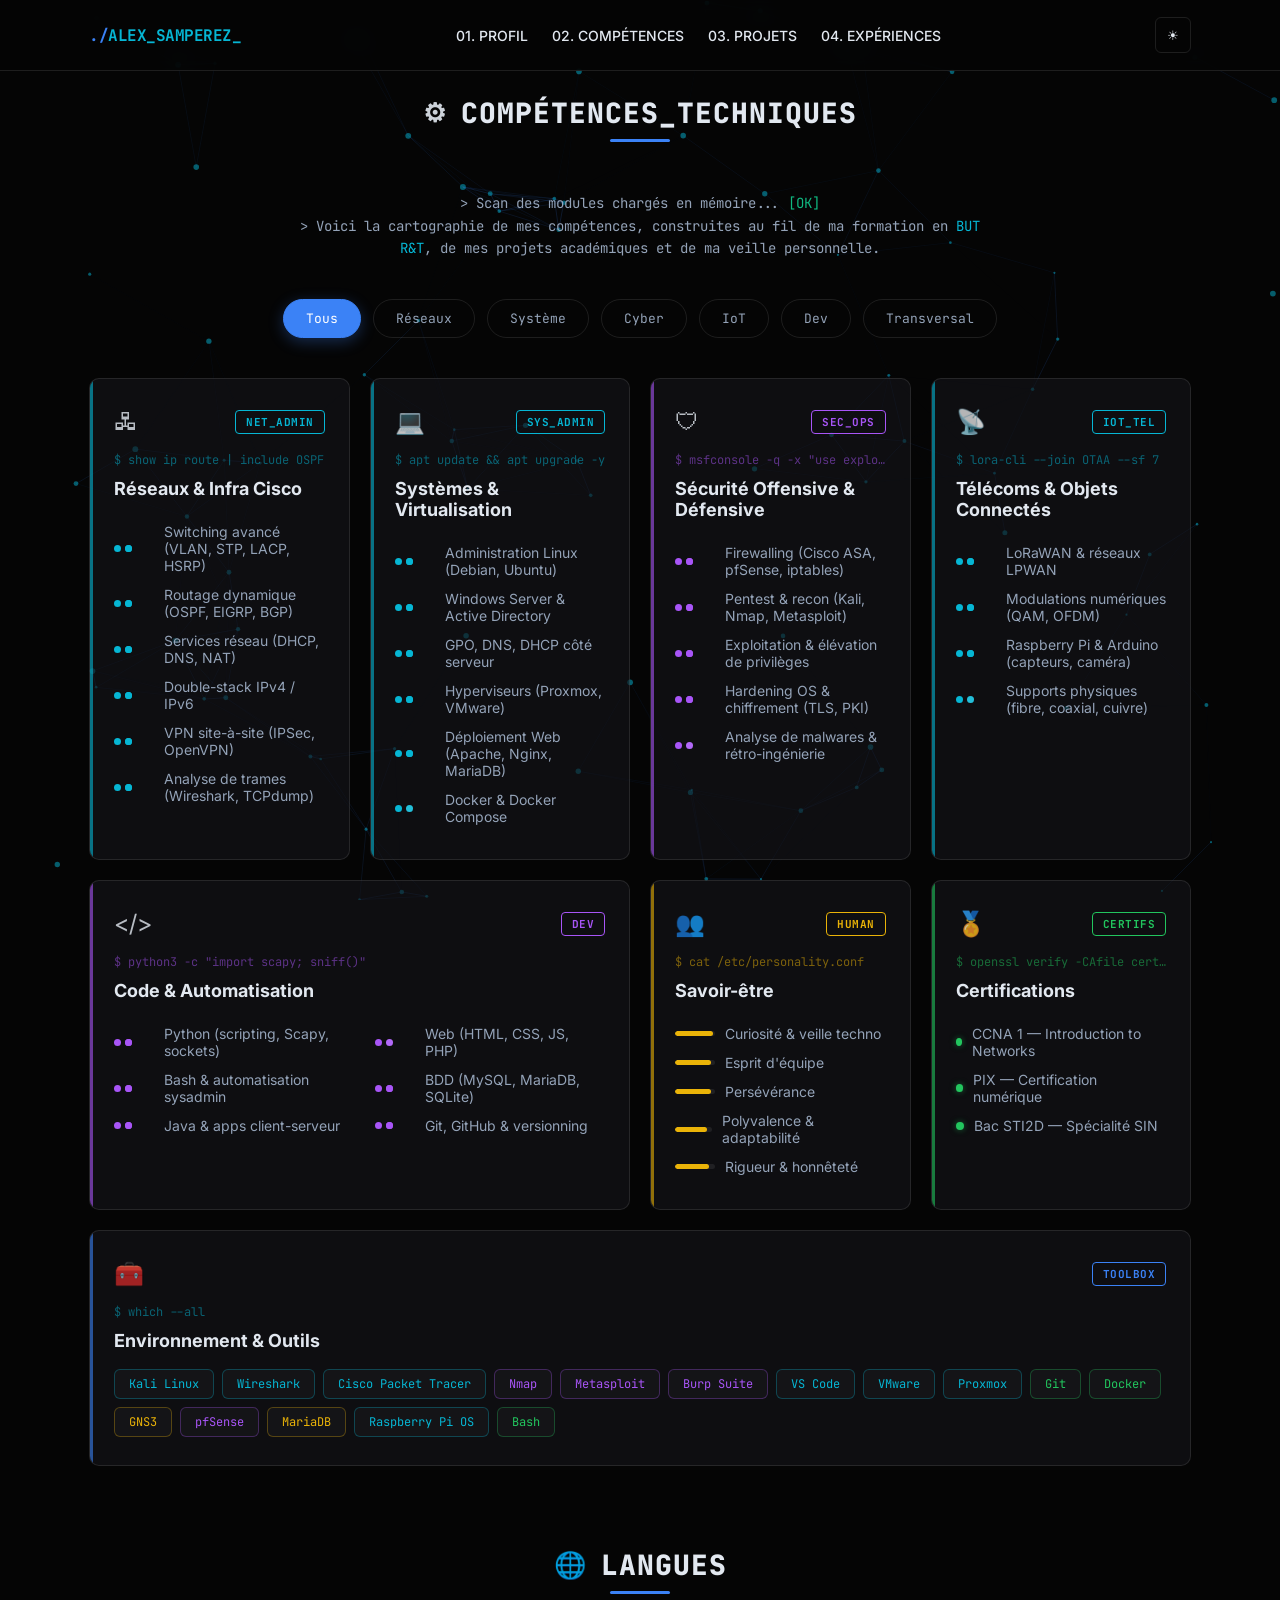
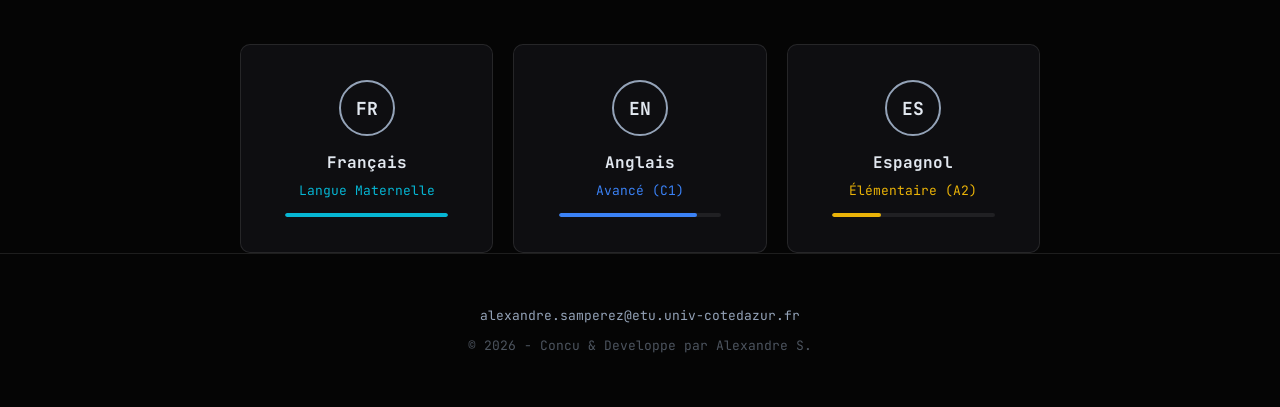
==== commit ee1571a2: "Ajout section centres d'intérêt, messages introductifs, correction accents nav" ====
--- a/competences.html
+++ b/competences.html
@@ -18,9 +18,9 @@
       </div>
       <nav class="navlinks">
         <a href="index.html">01. PROFIL</a>
-        <a href="competences.html">02. COMPETENCES</a>
+        <a href="competences.html">02. COMP&Eacute;TENCES</a>
         <a href="projects.html">03. PROJETS</a>
-        <a href="experiences.html">04. EXPERIENCES</a>
+        <a href="experiences.html">04. EXP&Eacute;RIENCES</a>
       </nav>
       <div class="header-actions">
         <button id="themeToggle" class="btn-icon" title="Changer le theme">☀</button>
@@ -36,9 +36,14 @@
 
       <h2 class="section-heading reveal">
         <span class="heading-icon">&#x2699;</span>
-        COMPETENCES_TECHNIQUES
+        COMP&Eacute;TENCES_TECHNIQUES
       </h2>
       <div class="heading-line"></div>
+
+      <p class="desc reveal" style="margin-bottom: 40px; text-align:center; margin-left:auto; margin-right:auto; max-width:700px; font-family: var(--font-mono); font-size: 14px;">
+        &gt; Scan des modules charg&eacute;s en m&eacute;moire... <span style="color:var(--code)">[OK]</span><br>
+        &gt; Voici la cartographie de mes comp&eacute;tences, construites au fil de ma formation en <span style="color:var(--accent)">BUT R&amp;T</span>, de mes projets acad&eacute;miques et de ma veille personnelle.
+      </p>
 
       <!-- FILTER BAR -->
       <div class="sk-filter-bar reveal">
--- a/style.css
+++ b/style.css
@@ -31,7 +31,7 @@
 }
 
 *{box-sizing:border-box}
-html{scroll-behavior:smooth}
+html{scroll-behavior:smooth; overflow-x:hidden;}
 
 body{
   margin:0;
@@ -209,6 +209,52 @@
 
 /* --- SECTIONS COMMON --- */
 section{padding:100px 0;}
+
+/* --- PASSIONS / CENTRES D'INTÉRÊT --- */
+.passions-grid {
+  display: grid;
+  grid-template-columns: repeat(auto-fill, minmax(240px, 1fr));
+  gap: 20px;
+}
+.passion-card {
+  background: var(--card-bg);
+  border: 1px solid var(--card-border);
+  border-radius: 10px;
+  padding: 28px 24px;
+  text-align: center;
+  transition: all 0.3s;
+  position: relative;
+  overflow: hidden;
+}
+.passion-card::before {
+  content: '';
+  position: absolute;
+  top: 0; left: 0;
+  width: 100%; height: 2px;
+  background: linear-gradient(90deg, var(--pri), var(--accent));
+  transform: scaleX(0);
+  transform-origin: left;
+  transition: transform 0.4s;
+}
+.passion-card:hover::before { transform: scaleX(1); }
+.passion-card:hover {
+  transform: translateY(-4px);
+  border-color: rgba(6, 182, 212, 0.3);
+  box-shadow: 0 8px 25px -10px rgba(6, 182, 212, 0.15);
+}
+.passion-icon { font-size: 32px; display: block; margin-bottom: 14px; }
+.passion-title {
+  font-size: 16px;
+  font-weight: 700;
+  margin: 0 0 10px 0;
+  color: var(--text);
+}
+.passion-desc {
+  font-size: 13px;
+  color: var(--muted);
+  line-height: 1.6;
+  margin: 0;
+}
 h2{ font-size:32px; margin-bottom:40px; display:flex; align-items:center; gap:12px; color:var(--text);}
 h2::before{ content:"#"; color:var(--pri); font-family:var(--font-mono); }
 
@@ -259,7 +305,7 @@
    --- SECTION HEADINGS ---
    ========================================= */
 .section-heading {
-  font-size: 28px;
+  font-size: clamp(18px, 5vw, 28px);
   font-weight: 800;
   text-align: center;
   display: flex;
@@ -269,6 +315,7 @@
   margin-bottom: 8px;
   font-family: var(--font-mono);
   letter-spacing: 1px;
+  word-break: break-word;
 }
 .section-heading::before { display: none; }
 .heading-icon { font-size: 26px; opacity: 0.9; }
@@ -475,6 +522,9 @@
   opacity: 0.5;
   margin-bottom: 10px;
   transition: opacity 0.3s;
+  overflow: hidden;
+  text-overflow: ellipsis;
+  white-space: nowrap;
 }
 .sk-card:hover .sk-terminal-line { opacity: 0.9; }
 
